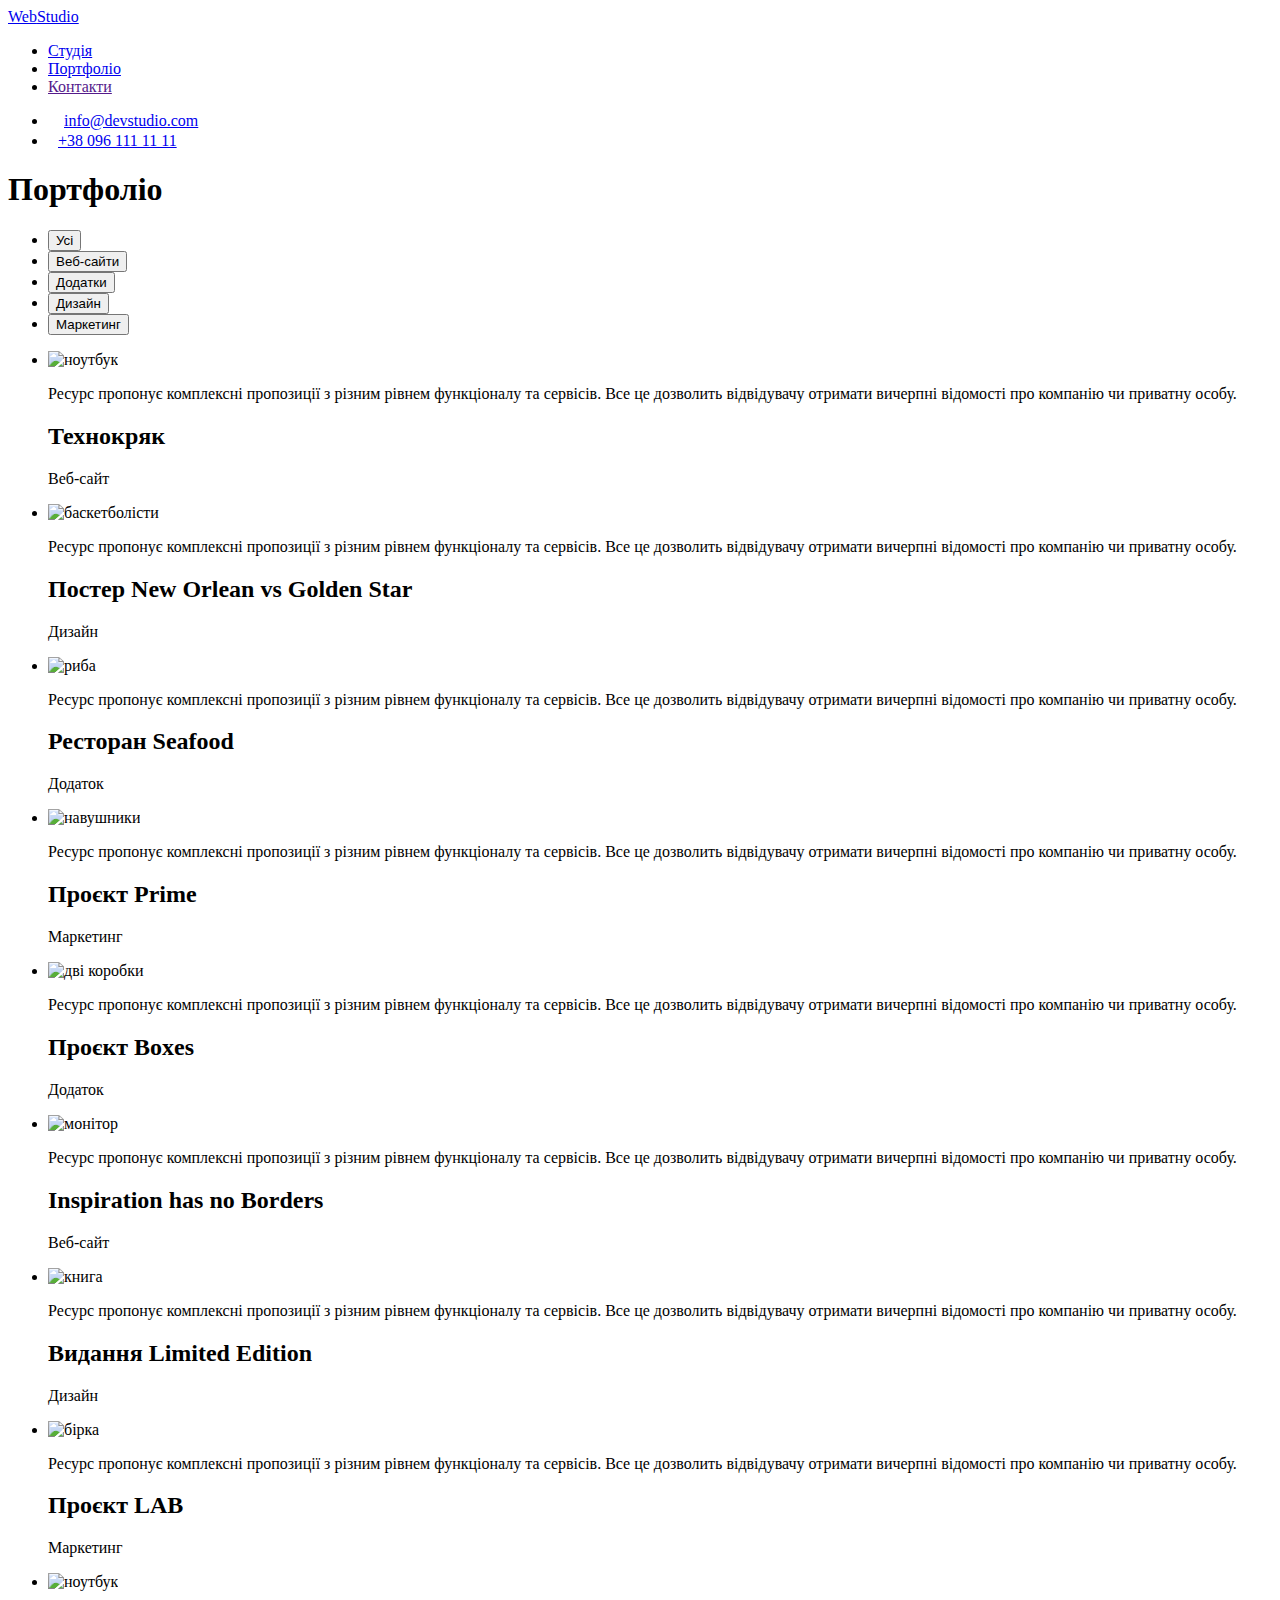
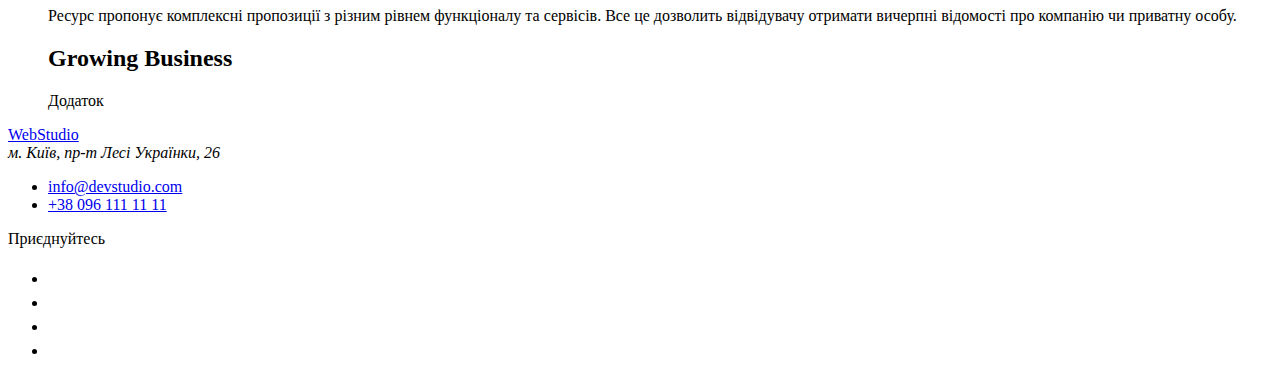
==== portfolio.html @ 0969b0f7 "Added html markup" ====
<!DOCTYPE html>
<html lang="uk">
  <head>
    <meta charset="UTF-8" />
    <meta http-equiv="X-UA-Compatible" content="IE=edge" />
    <meta name="viewport" content="width=device-width, initial-scale=1.0" />
    <link
      href="https://fonts.googleapis.com/css2?family=Raleway:wght@700&family=Roboto:wght@400;500;700;900&display=swap"
      rel="stylesheet"
    />
    <link
      rel="stylesheet"
      href="https://cdnjs.cloudflare.com/ajax/libs/modern-normalize/1.1.0/modern-normalize.min.css"
      integrity="sha512-wpPYUAdjBVSE4KJnH1VR1HeZfpl1ub8YT/NKx4PuQ5NmX2tKuGu6U/JRp5y+Y8XG2tV+wKQpNHVUX03MfMFn9Q=="
      crossorigin="anonymous"
      referrerpolicy="no-referrer"
    />
    <link rel="stylesheet" href="./css/styles.css" />
    <title>Portfolio</title>
  </head>

  <body>
    <!--Header-->
    <header class="page-header">
      <div class="container main-nav">
        <nav class="site-nav">
          <a href="./" class="logo"><span>Web</span>Studio</a>

          <ul class="nav-list list">
            <li class="item"><a href="./index.html" class="link">Студія</a></li>
            <li class="item"><a href="./portfolio.html" class="link current">Портфоліо</a></li>
            <li class="item"><a href="" class="link">Контакти</a></li>
          </ul>
        </nav>

        <ul class="contact-nav list">
          <li class="item">
            <a href="mailto:info@devstudio.com" class="contact link"
              ><svg class="contact-icon" width="16" height="12">
                <use href="./images/symbol-defs.svg#envelope"></use></svg
              >info@devstudio.com</a
            >
          </li>
          <li class="item">
            <a href="tel:+380961111111" class="contact link"
              ><svg class="contact-icon" width="10" height="16">
                <use href="./images/symbol-defs.svg#smartphone"></use></svg
              >+38 096 111 11 11</a
            >
          </li>
        </ul>
      </div>
    </header>
    <!--Hero-->
    <main>
      <section class="section card">
        <div class="container">
          <h1 class="visually-hidden">Портфоліо</h1>
          <ul class="filter list">
            <li class="filter-item"><button class="btn secondary" type="button">Усі</button></li>
            <li class="filter-item">
              <button class="btn secondary" type="button">Веб-сайти</button>
            </li>
            <li class="filter-item">
              <button class="btn secondary" type="button">Додатки</button>
            </li>
            <li class="filter-item">
              <button class="btn secondary" type="button">Дизайн</button>
            </li>
            <li class="filter-item">
              <button class="btn secondary" type="button">Маркетинг</button>
            </li>
          </ul>
          <ul class="card-set list">
            <li class="card-set-item">
              <a class="link"
                ><div class="card-thumb">
                  <img src="./images/technocrack.jpg" alt="ноутбук" width="370" height="294" />
                  <div class="card-set-text">
                    <p>
                      Ресурс пропонує комплексні пропозиції з різним рівнем функціоналу та сервісів.
                      Все це дозволить відвідувачу отримати вичерпні відомості про компанію чи
                      приватну особу.
                    </p>
                  </div>
                </div>
                <div class="card-info">
                  <h2 class="title">Технокряк</h2>
                  <p>Веб-сайт</p>
                </div></a
              >
            </li>
            <li class="card-set-item">
              <a class="link"
                ><div class="card-thumb">
                  <img src="./images/poster.jpg" alt="баскетболісти" width="370" height="294" />
                  <div class="card-set-text">
                    <p>
                      Ресурс пропонує комплексні пропозиції з різним рівнем функціоналу та сервісів.
                      Все це дозволить відвідувачу отримати вичерпні відомості про компанію чи
                      приватну особу.
                    </p>
                  </div>
                </div>
                <div class="card-info">
                  <h2 class="title">Постер <span lang="en">New Orlean vs Golden Star</span></h2>
                  <p>Дизайн</p>
                </div></a
              >
            </li>
            <li class="card-set-item">
              <a class="link"
                ><div class="card-thumb">
                  <img src="./images/restaurant.jpg" alt="риба" width="370" height="294" />
                  <div class="card-set-text">
                    <p>
                      Ресурс пропонує комплексні пропозиції з різним рівнем функціоналу та сервісів.
                      Все це дозволить відвідувачу отримати вичерпні відомості про компанію чи
                      приватну особу.
                    </p>
                  </div>
                </div>
                <div class="card-info">
                  <h2 class="title">Ресторан <span lang="en">Seafood</span></h2>
                  <p>Додаток</p>
                </div></a
              >
            </li>
            <li class="card-set-item">
              <a class="link"
                ><div class="card-thumb">
                  <img src="./images/prime.jpg" alt="навушники" width="370" height="294" />
                  <div class="card-set-text">
                    <p>
                      Ресурс пропонує комплексні пропозиції з різним рівнем функціоналу та сервісів.
                      Все це дозволить відвідувачу отримати вичерпні відомості про компанію чи
                      приватну особу.
                    </p>
                  </div>
                </div>
                <div class="card-info">
                  <h2 class="title">Проєкт <span lang="en">Prime</span></h2>
                  <p>Маркетинг</p>
                </div></a
              >
            </li>
            <li class="card-set-item">
              <a class="link"
                ><div class="card-thumb">
                  <img src="./images/boxes.jpg" alt="дві коробки" width="370" height="294" />
                  <div class="card-set-text">
                    <p>
                      Ресурс пропонує комплексні пропозиції з різним рівнем функціоналу та сервісів.
                      Все це дозволить відвідувачу отримати вичерпні відомості про компанію чи
                      приватну особу.
                    </p>
                  </div>
                </div>
                <div class="card-info">
                  <h2 class="title">Проєкт <span lang="en">Boxes</span></h2>
                  <p>Додаток</p>
                </div></a
              >
            </li>
            <li class="card-set-item">
              <a class="link"
                ><div class="card-thumb">
                  <img src="./images/inspiration.jpg" alt="монітор" width="370" height="294" />
                  <div class="card-set-text">
                    <p>
                      Ресурс пропонує комплексні пропозиції з різним рівнем функціоналу та сервісів.
                      Все це дозволить відвідувачу отримати вичерпні відомості про компанію чи
                      приватну особу.
                    </p>
                  </div>
                </div>
                <div class="card-info">
                  <h2 class="title" lang="en">Inspiration has no Borders</h2>
                  <p>Веб-сайт</p>
                </div></a
              >
            </li>
            <li class="card-set-item">
              <a class="link"
                ><div class="card-thumb">
                  <img src="./images/edition.jpg" alt="книга" width="370" height="294" />
                  <div class="card-set-text">
                    <p>
                      Ресурс пропонує комплексні пропозиції з різним рівнем функціоналу та сервісів.
                      Все це дозволить відвідувачу отримати вичерпні відомості про компанію чи
                      приватну особу.
                    </p>
                  </div>
                </div>
                <div class="card-info">
                  <h2 class="title">Видання <span lang="en">Limited Edition</span></h2>
                  <p>Дизайн</p>
                </div></a
              >
            </li>
            <li class="card-set-item">
              <a class="link"
                ><div class="card-thumb">
                  <img src="./images/project_lab.jpg" alt="бірка" width="370" height="294" />
                  <div class="card-set-text">
                    <p>
                      Ресурс пропонує комплексні пропозиції з різним рівнем функціоналу та сервісів.
                      Все це дозволить відвідувачу отримати вичерпні відомості про компанію чи
                      приватну особу.
                    </p>
                  </div>
                </div>
                <div class="card-info">
                  <h2 class="title">Проєкт <span lang="en">LAB</span></h2>
                  <p>Маркетинг</p>
                </div></a
              >
            </li>
            <li class="card-set-item">
              <a class="link"
                ><div class="card-thumb">
                  <img src="./images/growing_business.jpg" alt="ноутбук" width="370" height="294" />
                  <div class="card-set-text">
                    <p>
                      Ресурс пропонує комплексні пропозиції з різним рівнем функціоналу та сервісів.
                      Все це дозволить відвідувачу отримати вичерпні відомості про компанію чи
                      приватну особу.
                    </p>
                  </div>
                </div>
                <div class="card-info">
                  <h2 class="title" lang="en">Growing Business</h2>
                  <p>Додаток</p>
                </div>
              </a>
            </li>
          </ul>
        </div>
      </section>
    </main>

    <!--Footer-->
    <footer class="footer">
      <div class="container footer-nav">
        <div class="footer-address">
          <a href="/" class="footer-logo"><span>Web</span>Studio</a>
          <address class="address item">м. Київ, пр-т Лесі Українки, 26</address>

          <ul class="footer-contact list">
            <li class="item">
              <a href="mailto:info@devstudio.com" class="link">info@devstudio.com</a>
            </li>
            <li class="item"><a href="tel:+380961111111" class="link">+38 096 111 11 11</a></li>
          </ul>
        </div>
        <div class="footer-social">
          <p class="footer-title">Приєднуйтесь</p>
          <ul class="footer-list list">
            <li class="footer-item">
              <a href="./" class="footer-link" aria-label="Посилання на Instagram">
                <svg class="social-icon" width="20" height="20">
                  <use href="./images/symbol-defs.svg#instagram"></use>
                </svg>
              </a>
            </li>
            <li class="footer-item">
              <a href="./" class="footer-link" aria-label="Посилання на Twitter">
                <svg class="social-icon" width="20" height="20">
                  <use href="./images/symbol-defs.svg#twitter"></use>
                </svg>
              </a>
            </li>
            <li class="footer-item">
              <a href="./" class="footer-link" aria-label="Посилання на Facebook">
                <svg class="social-icon" width="20" height="20">
                  <use href="./images/symbol-defs.svg#facebook"></use>
                </svg>
              </a>
            </li>
            <li class="footer-item">
              <a href="./" class="footer-link" aria-label="Посилання на Linkedin">
                <svg class="social-icon" width="20" height="20">
                  <use href="./images/symbol-defs.svg#linkedin"></use>
                </svg>
              </a>
            </li>
          </ul>
        </div>
      </div>
    </footer>
  </body>
</html>
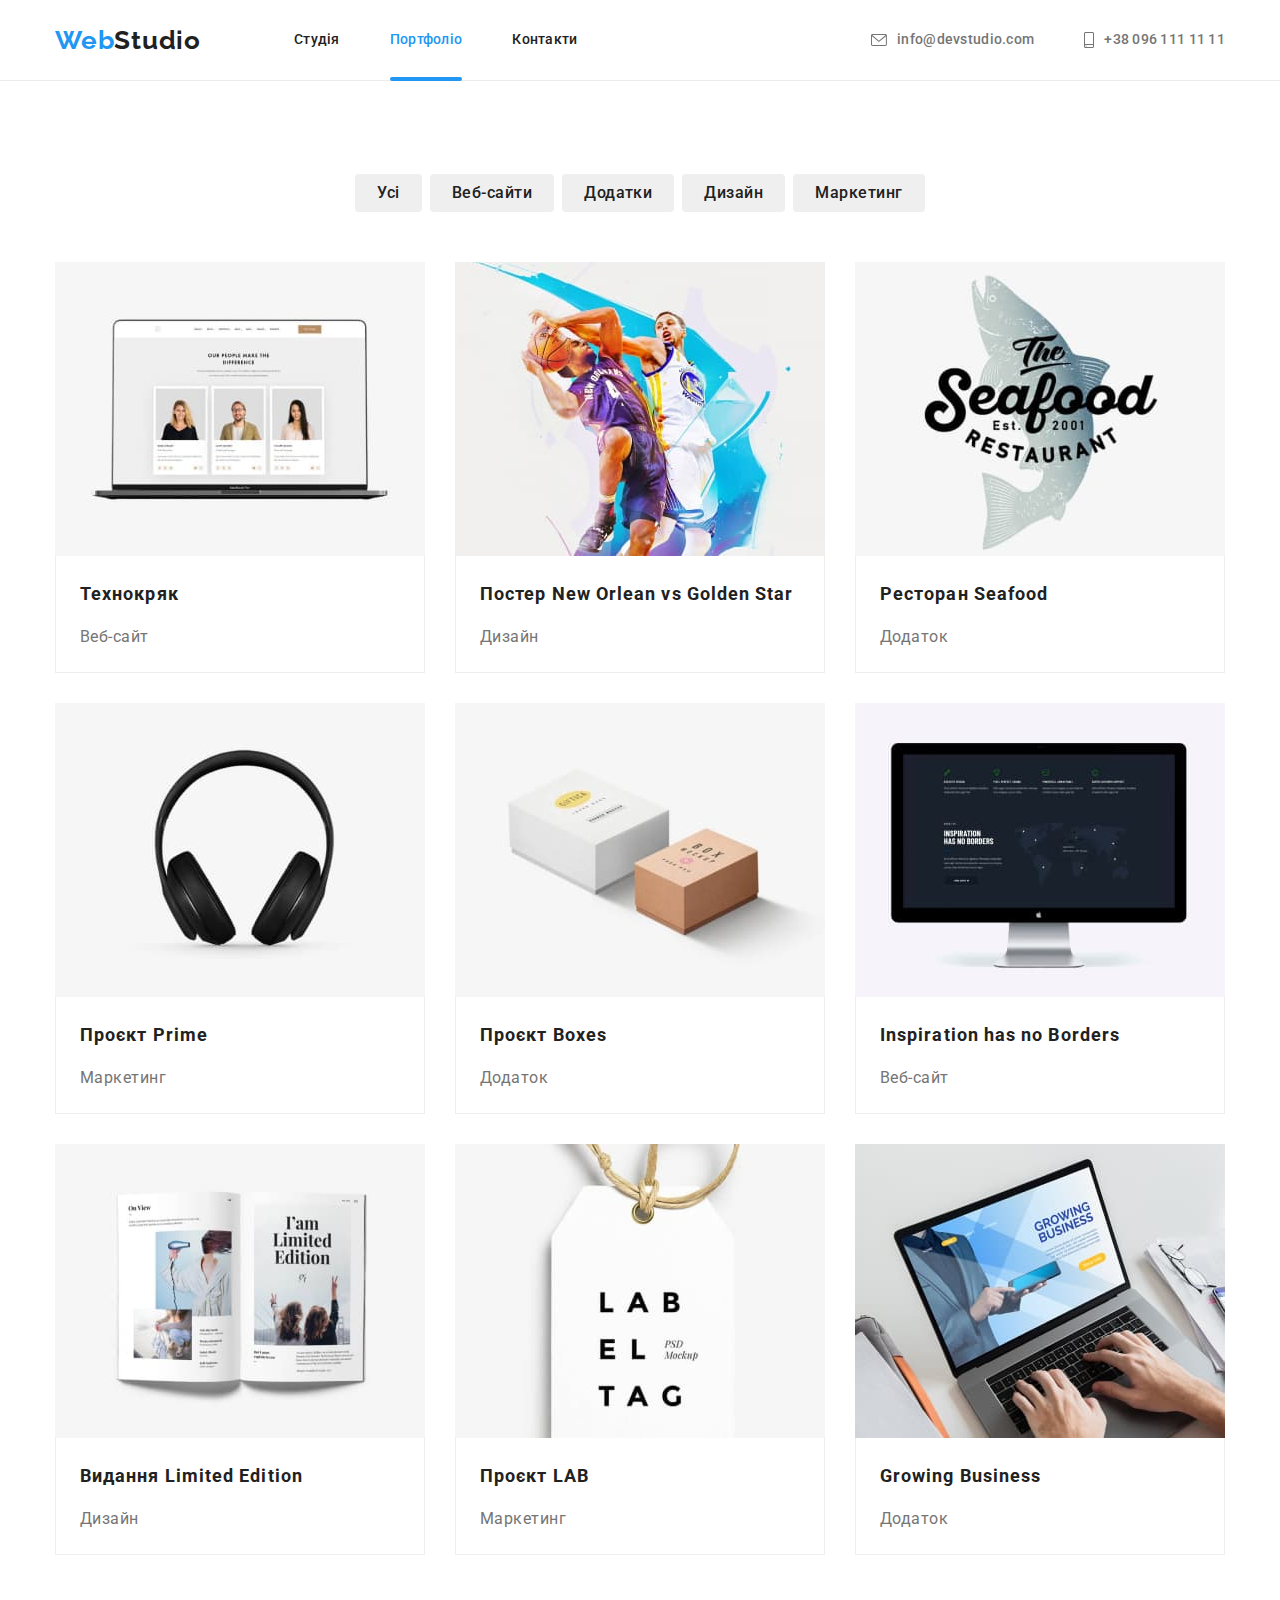
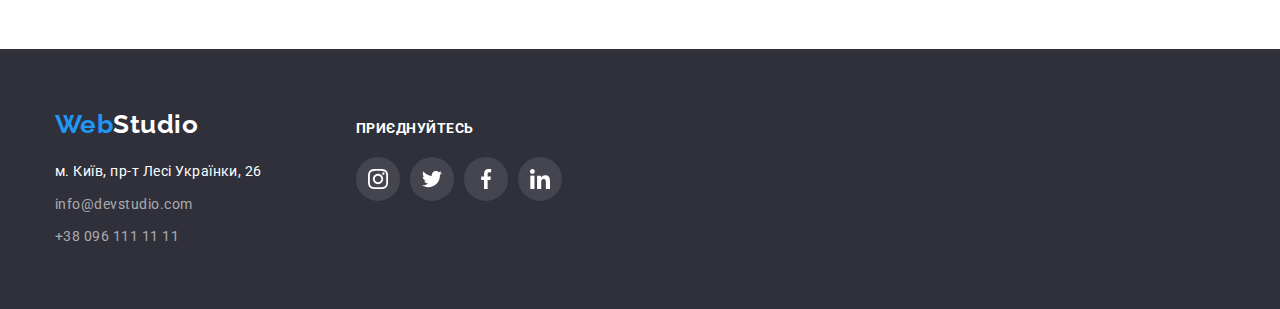
==== commit f23c183f: "Added animations" ====
--- a/portfolio.html
+++ b/portfolio.html
@@ -76,13 +76,12 @@
               <a class="link"
                 ><div class="card-thumb">
                   <img src="./images/technocrack.jpg" alt="ноутбук" width="370" height="294" />
-                  <div class="card-set-text">
-                    <p>
-                      Ресурс пропонує комплексні пропозиції з різним рівнем функціоналу та сервісів.
-                      Все це дозволить відвідувачу отримати вичерпні відомості про компанію чи
-                      приватну особу.
-                    </p>
-                  </div>
+                  <p class="card-set-text">
+                    Ресурс пропонує комплексні пропозиції з різним рівнем функціоналу та сервісів.
+                    Все це дозволить відвідувачу отримати вичерпні відомості про компанію чи
+                    приватну особу.
+                  </p>
+                  <div></div>
                 </div>
                 <div class="card-info">
                   <h2 class="title">Технокряк</h2>
@@ -94,13 +93,11 @@
               <a class="link"
                 ><div class="card-thumb">
                   <img src="./images/poster.jpg" alt="баскетболісти" width="370" height="294" />
-                  <div class="card-set-text">
-                    <p>
-                      Ресурс пропонує комплексні пропозиції з різним рівнем функціоналу та сервісів.
-                      Все це дозволить відвідувачу отримати вичерпні відомості про компанію чи
-                      приватну особу.
-                    </p>
-                  </div>
+                  <p class="card-set-text">
+                    Ресурс пропонує комплексні пропозиції з різним рівнем функціоналу та сервісів.
+                    Все це дозволить відвідувачу отримати вичерпні відомості про компанію чи
+                    приватну особу.
+                  </p>
                 </div>
                 <div class="card-info">
                   <h2 class="title">Постер <span lang="en">New Orlean vs Golden Star</span></h2>
@@ -112,13 +109,11 @@
               <a class="link"
                 ><div class="card-thumb">
                   <img src="./images/restaurant.jpg" alt="риба" width="370" height="294" />
-                  <div class="card-set-text">
-                    <p>
-                      Ресурс пропонує комплексні пропозиції з різним рівнем функціоналу та сервісів.
-                      Все це дозволить відвідувачу отримати вичерпні відомості про компанію чи
-                      приватну особу.
-                    </p>
-                  </div>
+                  <p class="card-set-text">
+                    Ресурс пропонує комплексні пропозиції з різним рівнем функціоналу та сервісів.
+                    Все це дозволить відвідувачу отримати вичерпні відомості про компанію чи
+                    приватну особу.
+                  </p>
                 </div>
                 <div class="card-info">
                   <h2 class="title">Ресторан <span lang="en">Seafood</span></h2>
@@ -130,13 +125,11 @@
               <a class="link"
                 ><div class="card-thumb">
                   <img src="./images/prime.jpg" alt="навушники" width="370" height="294" />
-                  <div class="card-set-text">
-                    <p>
-                      Ресурс пропонує комплексні пропозиції з різним рівнем функціоналу та сервісів.
-                      Все це дозволить відвідувачу отримати вичерпні відомості про компанію чи
-                      приватну особу.
-                    </p>
-                  </div>
+                  <p class="card-set-text">
+                    Ресурс пропонує комплексні пропозиції з різним рівнем функціоналу та сервісів.
+                    Все це дозволить відвідувачу отримати вичерпні відомості про компанію чи
+                    приватну особу.
+                  </p>
                 </div>
                 <div class="card-info">
                   <h2 class="title">Проєкт <span lang="en">Prime</span></h2>
@@ -148,13 +141,11 @@
               <a class="link"
                 ><div class="card-thumb">
                   <img src="./images/boxes.jpg" alt="дві коробки" width="370" height="294" />
-                  <div class="card-set-text">
-                    <p>
-                      Ресурс пропонує комплексні пропозиції з різним рівнем функціоналу та сервісів.
-                      Все це дозволить відвідувачу отримати вичерпні відомості про компанію чи
-                      приватну особу.
-                    </p>
-                  </div>
+                  <p class="card-set-text">
+                    Ресурс пропонує комплексні пропозиції з різним рівнем функціоналу та сервісів.
+                    Все це дозволить відвідувачу отримати вичерпні відомості про компанію чи
+                    приватну особу.
+                  </p>
                 </div>
                 <div class="card-info">
                   <h2 class="title">Проєкт <span lang="en">Boxes</span></h2>
@@ -166,13 +157,11 @@
               <a class="link"
                 ><div class="card-thumb">
                   <img src="./images/inspiration.jpg" alt="монітор" width="370" height="294" />
-                  <div class="card-set-text">
-                    <p>
-                      Ресурс пропонує комплексні пропозиції з різним рівнем функціоналу та сервісів.
-                      Все це дозволить відвідувачу отримати вичерпні відомості про компанію чи
-                      приватну особу.
-                    </p>
-                  </div>
+                  <p class="card-set-text">
+                    Ресурс пропонує комплексні пропозиції з різним рівнем функціоналу та сервісів.
+                    Все це дозволить відвідувачу отримати вичерпні відомості про компанію чи
+                    приватну особу.
+                  </p>
                 </div>
                 <div class="card-info">
                   <h2 class="title" lang="en">Inspiration has no Borders</h2>
@@ -184,13 +173,11 @@
               <a class="link"
                 ><div class="card-thumb">
                   <img src="./images/edition.jpg" alt="книга" width="370" height="294" />
-                  <div class="card-set-text">
-                    <p>
-                      Ресурс пропонує комплексні пропозиції з різним рівнем функціоналу та сервісів.
-                      Все це дозволить відвідувачу отримати вичерпні відомості про компанію чи
-                      приватну особу.
-                    </p>
-                  </div>
+                  <p class="card-set-text">
+                    Ресурс пропонує комплексні пропозиції з різним рівнем функціоналу та сервісів.
+                    Все це дозволить відвідувачу отримати вичерпні відомості про компанію чи
+                    приватну особу.
+                  </p>
                 </div>
                 <div class="card-info">
                   <h2 class="title">Видання <span lang="en">Limited Edition</span></h2>
@@ -202,13 +189,11 @@
               <a class="link"
                 ><div class="card-thumb">
                   <img src="./images/project_lab.jpg" alt="бірка" width="370" height="294" />
-                  <div class="card-set-text">
-                    <p>
-                      Ресурс пропонує комплексні пропозиції з різним рівнем функціоналу та сервісів.
-                      Все це дозволить відвідувачу отримати вичерпні відомості про компанію чи
-                      приватну особу.
-                    </p>
-                  </div>
+                  <p class="card-set-text">
+                    Ресурс пропонує комплексні пропозиції з різним рівнем функціоналу та сервісів.
+                    Все це дозволить відвідувачу отримати вичерпні відомості про компанію чи
+                    приватну особу.
+                  </p>
                 </div>
                 <div class="card-info">
                   <h2 class="title">Проєкт <span lang="en">LAB</span></h2>
@@ -220,13 +205,11 @@
               <a class="link"
                 ><div class="card-thumb">
                   <img src="./images/growing_business.jpg" alt="ноутбук" width="370" height="294" />
-                  <div class="card-set-text">
-                    <p>
-                      Ресурс пропонує комплексні пропозиції з різним рівнем функціоналу та сервісів.
-                      Все це дозволить відвідувачу отримати вичерпні відомості про компанію чи
-                      приватну особу.
-                    </p>
-                  </div>
+                  <p class="card-set-text">
+                    Ресурс пропонує комплексні пропозиції з різним рівнем функціоналу та сервісів.
+                    Все це дозволить відвідувачу отримати вичерпні відомості про компанію чи
+                    приватну особу.
+                  </p>
                 </div>
                 <div class="card-info">
                   <h2 class="title" lang="en">Growing Business</h2>
--- a/css/styles.css
+++ b/css/styles.css
@@ -0,0 +1,826 @@
+:root {
+  --primary-text-color: #757575;
+  --secondary-text-color: #ffffff;
+  --title-text-color: #212121;
+  --accent-color: #2196f3;
+  --primary-bg-color: #f5f5f5;
+  --secondary-bg-color: #f5f4fa;
+  --modal-bg-color: #ffffff;
+  --card-set-gap: 30px;
+  --titing-function: cubic-bezier(0.4, 0, 0.2, 1);
+}
+
+body {
+  margin: 0;
+  padding-top: 80px;
+  
+  color: var(--primary-text-color);
+  background-color: #fff;
+
+  font-family: roboto, sans-serif;
+  letter-spacing: 0.03em;
+}
+
+/* Utilities */
+
+*,
+*::before,
+*::after {
+  box-sizing: border-box;
+}
+
+img {
+  display: block;
+  max-width: 100%;
+  height: auto;
+}
+
+.list {
+  padding: 0;
+  margin: 0;
+  list-style: none;
+}
+
+.visually-hidden {
+  position: absolute;
+  white-space: nowrap;
+  width: 1px;
+  height: 1px;
+  overflow: hidden;
+  border: 0;
+  padding: 0;
+  clip: rect(0 0 0 0);
+  clip-path: inset(50%);
+  margin: -1px;
+}
+
+/* Container */
+
+.container {
+  width: 1200px;
+  padding-left: 15px;
+  padding-right: 15px;
+  margin-left: auto;
+  margin-right: auto;
+}
+
+/* ------------------------------------------------ */
+/* Page header */
+
+.page-header {
+  position: fixed;
+  width: 100%;
+  top: 0;
+  left: 0;
+  min-height: 80px;
+  z-index: 1;
+
+  background-color: var(--secondary-text-color);
+  border-bottom: 1px solid #ececec;
+}
+
+/* Logo */
+.logo {
+  color: var(--title-text-color);
+
+  text-decoration: none;
+  font-family: Raleway, sans-serif;
+  font-weight: 700;
+  font-size: 26px;
+  line-height: 1.19;
+  letter-spacing: 0.03em;
+}
+
+.logo span {
+  color: var(--accent-color);
+}
+
+/* Site nav */
+
+.main-nav {
+  display: flex;
+}
+
+.site-nav {
+  display: flex;
+  align-items: center;
+}
+
+.site-nav .item + .item {
+  margin-left: 50px;
+}
+
+.nav-list {
+  display: flex;
+  margin-left: 93px;
+}
+
+.nav-list .item {
+  position: relative;
+}
+
+.current::after {
+  position: absolute;
+  content: '';
+  bottom: -1px;
+  right: 0;
+
+  display: block;
+  width: 100%;
+  height: 4px;
+
+  background-color: var(--accent-color);
+  border-radius: 2px;
+}
+
+.site-nav .link {
+  display: block;
+  padding-top: 32px;
+  padding-bottom: 32px;
+
+  color: var(--title-text-color);
+
+  text-decoration: none;
+  font-weight: 500;
+  font-size: 14px;
+  line-height: 1.14;
+  letter-spacing: 0.02em;
+
+  transition-property: color;
+  transition: color 250ms var(--titing-function);
+}
+
+.site-nav .link:hover,
+.site-nav .link:focus {
+  color: var(--accent-color);
+}
+
+.site-nav .link.current {
+  color: var(--accent-color);
+}
+
+.contact-nav {
+  display: flex;
+  margin-left: auto;
+}
+
+.contact-nav .item + .item {
+  margin-left: 50px;
+}
+
+.contact-nav .contact {
+  display: inline-flex;
+  padding-top: 32px;
+  padding-bottom: 32px;
+  align-items: center;
+
+  color: var(--primary-text-color);
+  text-decoration: none;
+  font-weight: 500;
+  font-size: 14px;
+  line-height: 1.14;
+  letter-spacing: 0.02em;
+
+  transition-property: color;
+  transition: color 250ms var(--titing-function);
+}
+
+.contact:hover,
+.contact:focus {
+  color: var(--accent-color);
+}
+
+.contact-icon {
+  fill: var(--primary-text-color);
+  margin-right: 10px;
+
+  transition-property: fill;
+  transition: fill 250ms var(--titing-function);
+}
+
+.contact:hover .contact-icon,
+.contact:focus .contact-icon {
+  fill: var(--accent-color);
+}
+
+/* Hero */
+
+.section.no-padding {
+  padding-top: 0;
+  padding-bottom: 0;
+}
+
+.section {
+  padding-top: 94px;
+  padding-bottom: 94px;
+
+  font-size: 14px;
+  line-height: 1.71;
+}
+
+.hero {
+  text-align: center;
+  padding-top: 200px;
+  padding-bottom: 200px;
+
+  background-repeat: no-repeat;
+  background-position: center;
+  background-size: cover;
+
+  background-color: #2F303A;
+}
+
+.section.hero {
+  max-width: 1600px;
+  max-height: 600px;
+  margin-left: auto;
+  margin-right: auto;
+  background-image:
+    linear-gradient(to right,
+      rgba(47, 48, 58, 0.4),
+      rgba(47, 48, 58, 0.4)),
+    url("../images/background.jpg");
+}
+
+.hero-title {
+  margin-top: 0;
+  margin-bottom: 30px;
+
+  color: var(--secondary-text-color);
+  font-weight: 900;
+  font-size: 44px;
+  line-height: 1.36;
+  letter-spacing: 0.06em;
+  text-transform: uppercase;
+}
+
+/* main button */
+
+.btn.primary {
+  display: inline-block;
+  border-radius: 4px;
+  padding: 10px 32px;
+  min-width: 216px;
+  border: none;
+  box-shadow: 0px 4px 4px rgba(0, 0, 0, 0.15);
+
+  color: var(--secondary-text-color);
+  background-color: var(--accent-color);
+
+  font-family: inherit;
+  font-weight: 700;
+  font-size: 16px;
+  line-height: 1.87;
+  letter-spacing: 0.06em;
+  text-align: center;
+
+  transition: background-color 250ms var(--titing-function);
+}
+
+.btn.primary:hover,
+.btn.primary:focus {
+  color: var(--primary-bg-color);
+  background-color: #188CE8;
+
+  cursor: pointer;
+}
+
+/* Прихований заголовок */
+.hiden-title {
+  margin-top: 0;
+  margin-bottom: 0;
+}
+
+/* Sections*/
+
+.section-title {
+  margin-top: 0;
+  margin-bottom: 50px;
+
+  color: var(--title-text-color);
+  font-weight: 700;
+  font-size: 36px;
+  line-height: 1.16;
+  text-align: center;
+}
+
+.section-content .title {
+  margin-top: 0;
+  margin-bottom: 10px;
+
+  color: var(--title-text-color);
+  font-weight: 700;
+  font-size: 14px;
+  line-height: 1.14;
+  text-transform: uppercase;
+}
+
+.section-content p {
+  margin-top: 0;
+  margin-bottom: 0;
+}
+
+/* Features */
+
+.features-list {
+  display: flex;
+  flex-wrap: wrap;
+  gap: var(--card-set-gap);
+}
+
+.features-list > .item {
+  flex-basis: calc((100% - 90px) / 4);
+}
+
+.features-thumb {
+  display: block;
+  margin-bottom: 30px;
+  height: 120px;
+  padding: 25px 100px;
+
+  border-radius: 4px;
+  background-color: var(--secondary-bg-color);
+}
+
+.features-icon {
+  background-position: center;
+}
+
+/* Gallery */
+
+.section.about {
+  padding-top: 0;
+}
+
+.gallery-list {
+  display: flex;
+  flex-wrap: wrap;
+  gap: var(--card-set-gap);
+
+  text-align: center;
+}
+
+.gallery-list > .item {
+  flex-basis: calc((100% - 60px) / 3);
+}
+
+.gallery-thumb {
+  position: relative;
+}
+
+.gallery-item-title {
+  position: absolute;
+  width: 100%;
+  bottom: 0;
+  right: 0;
+
+  padding-top: 27px;
+  padding-bottom: 27px;
+
+  background-color: rgba(47, 48, 58, 0.8);
+}
+
+.gallery-item-title .title {
+  margin: 0;
+  
+  text-transform: uppercase;
+  color: var(--secondary-text-color);
+}
+
+/* Team */
+
+.team {
+  background-color: #F5F4FA;
+  font-size: 16px;
+  line-height: 1.18;
+  text-align: center;
+}
+
+.team-list .title {
+  color: var(--title-text-color);
+  font-weight: 500;
+  font-size: 16px;
+  line-height: 1.18;
+}
+
+.team-list {
+  display: flex;
+  flex-wrap: wrap;
+  gap: var(--card-set-gap);
+}
+
+.team-list > .item {
+  flex-basis: calc((100% - 90px) / 4);
+
+  background-color: #ffffff;
+  border-radius: 0px 0px 4px 4px;
+  box-shadow: 
+    0px 1px 3px rgba(0, 0, 0, 0.12), 
+    0px 1px 1px rgba(0, 0, 0, 0.14), 
+    0px 2px 1px rgba(0, 0, 0, 0.2);
+}
+
+.team-card h3 {
+  margin-top: 0;
+}
+
+.team-card p {
+  margin-top: 0;
+  margin-bottom: 16px;
+}
+
+.team-card {
+  padding-top: 30px;
+  padding-bottom: 30px;
+}
+
+.social-list {
+  display: flex;
+  flex-wrap: wrap;
+  gap: 10px;
+  justify-content: center;
+}
+
+.social-link {
+  display: flex;
+  justify-content: center;
+  align-items: center;
+  background-color: inherit;
+  border-radius: 50%;
+  height: 44px;
+  width: 44px;
+
+  transition: background-color 250ms var(--titing-function);
+}
+
+.social-icon {
+  width: 20px;
+  height: 20px;
+  fill: #AFB1B8; 
+
+  transition: fill 250ms var(--titing-function);
+}
+
+.social-link:hover,
+.social-link:focus {
+  background-color: var(--accent-color);
+  border-radius: 50%;
+}
+
+.social-link:hover .social-icon,
+.social-link:focus .social-icon {
+  fill: #ffffff;
+}
+
+/* Partners */
+
+.section.partner {
+  text-align: center;
+}
+
+.partner-list {
+  display: flex;
+  flex-wrap: wrap;
+  gap: var(--card-set-gap);
+}
+
+.partner-list .client-item {
+  flex-basis: calc((100% - 150px) / 6);  
+}
+
+.client-link {
+  display: block;
+  height: 92px;
+  padding-top: 16px;
+  padding-bottom: 16px;
+
+  border-radius: 4px;
+  border: 1px solid #AFB1B8;
+
+  transition: border 250ms var(--titing-function);
+}
+
+.client-link:hover,
+.client-link:focus {
+  border: 1px solid var(--accent-color);
+  cursor: pointer;
+}
+
+.client-icon {
+  fill: #AFB1B8;
+
+  transition: fill 250ms var(--titing-function);
+}
+
+.client-link:hover .client-icon,
+.client-link:focus .client-icon {
+  fill: var(--accent-color);
+}
+
+/* Footer */
+
+.footer {
+  padding-top: 60px;
+  padding-bottom: 60px;
+
+  background-color: #2f303a;
+  font-size: 14px;
+  line-height: 1.71;
+}
+
+.footer-nav {
+  display: flex;
+  align-items: baseline;
+}
+
+.footer-logo {
+  display: inline-block;
+  margin-bottom: 20px;
+
+  color: #ffffff;
+  text-decoration: none;
+  font-family: Raleway, sans-serif;
+  font-weight: 700;
+  font-size: 26px;
+  line-height: 1.19;
+}
+
+.footer-logo span {
+  color: var(--accent-color);
+}
+
+.footer-address {
+  margin-right: 70px;
+  width: 231px;
+}
+
+.address {
+  color: #ffffff;
+  font-style: normal;
+}
+
+.footer-nav .item:not(:last-child) {
+  margin-bottom: 9px;
+}
+
+.footer-contact .link {
+  color: rgba(255, 255, 255, 0.6);
+
+  text-decoration: none;
+
+  transition: color 250ms var(--titing-function);
+}
+
+.footer-contact .link:hover,
+.footer-contact .link:focus {
+  color: var(--accent-color);
+}
+
+.footer-title {
+  font-weight: 700;
+  font-size: 14px;
+  line-height: 1.14;
+  text-transform: uppercase;
+  
+  color: #FFFFFF;
+}
+
+.footer-social {
+  display: block;
+  flex-wrap: wrap;
+}
+
+.footer-list {
+  display: inline-flex;
+  gap: 10px;
+}
+
+.footer-title {
+  margin-top: 0;
+  margin-bottom: 20px;
+}
+
+.footer-link {
+  display: flex;
+  justify-content: center;
+  align-items: center;
+  background: rgba(255, 255, 255, 0.1);
+  border-radius: 50%;
+  height: 44px;
+  width: 44px;
+
+  transition: background-color 250ms var(--titing-function);
+}
+
+.footer-link > .social-icon {
+  fill: #ffffff;
+}
+
+.footer-link:hover,
+.footer-link:focus {
+  background-color: var(--accent-color);
+  border-radius: 50%;
+}
+
+/* ---------------Modal window----------- */
+
+.backdrop {
+  position: fixed;
+  top: 0;
+  left: 0;
+  width: 100%;
+  height: 100%;
+  z-index: 2;
+
+  background-color: rgba(0, 0, 0, 0.2);
+}
+
+.backdrop.is-hidden {
+  opacity: 0;
+  pointer-events: none;
+}
+
+.modal {
+  position: absolute;
+  width: 528px;
+  min-height: 581px;
+  top: 50%;
+  left: 50%;
+  transform: translate(-50%, -50%);
+
+  background-color: var(--modal-bg-color);
+  box-shadow: 0px 1px 3px rgba(0, 0, 0, 0.12), 
+  0px 1px 1px rgba(0, 0, 0, 0.14), 
+  0px 2px 1px rgba(0, 0, 0, 0.2);
+  border-radius: 4px;
+}
+
+.modal-button {
+  position: absolute;
+  width: 30px;
+  height: 30px;
+  top: 8px;
+  right: 8px;
+  cursor: pointer;
+
+
+  background-color: var(--modal-bg-color);
+  background-repeat: no-repeat;
+  background-image: url(../images/close.svg);
+  border: none;
+}
+
+/* Portfolio main */
+
+/* Buttons */
+
+.filter {
+  display: flex;
+  justify-content: center;
+
+  margin-bottom: 50px;
+}
+
+.filter .filter-item + .filter-item {
+  margin-left: 8px;
+}
+
+.filter {
+  list-style: none;
+
+  background-color: #ffffff;
+  font-family: inherit;
+  font-weight: 500;
+  font-size: 16px;
+  line-height: 1.62;
+  letter-spacing: 0.03em;
+}
+
+.btn.secondary {
+  min-height: 38px;
+  padding: 6px 22px;
+
+  border-radius: 4px;
+  border: none;
+
+  color: var(--title-text-color);
+  font-family: inherit;
+  text-align: center;
+  font-weight: 500;
+  font-size: 16px;
+  line-height: 1.62;
+  letter-spacing: 0.03em;
+
+  transition: background-color 250ms var(--titing-function),
+  color 250ms var(--titing-function),
+  box-shadow 250ms var(--titing-function);
+}
+
+.btn.secondary:hover,
+.btn.secondary:focus {
+  color: var(--secondary-text-color);
+  background-color: var(--accent-color);
+  box-shadow: 
+    0px 3px 1px rgba(0, 0, 0, 0.1), 
+    0px 1px 2px rgba(0, 0, 0, 0.08),
+    0px 2px 2px rgba(0, 0, 0, 0.12);
+
+  cursor: pointer;
+}
+
+/* Cards set */
+
+.card p {
+  margin-top: 0;
+  margin-bottom: 0;
+}
+
+.card-set {
+  display: flex;
+  flex-wrap: wrap;
+  gap: var(--card-set-gap);
+
+  font-size: 16px;
+  line-height: 1.87;
+}
+
+.card-set-item {
+  flex-basis: calc((100% - 60px) / 3);
+}
+
+.card-set .link {
+  display: block;
+
+  transition: box-shadow 250ms var(--titing-function);
+}
+
+.card-set .link:hover,
+.card-set .link:focus {
+  box-shadow: 0px 1px 1px rgba(0, 0, 0, 0.12), 0px 4px 4px rgba(0, 0, 0, 0.06), 1px 4px 6px rgba(0, 0, 0, 0.16);
+}
+
+.card-thumb {
+  position: relative;
+  overflow: hidden;
+}
+
+.card-thumb::before {
+  position: absolute;
+  display: inline-block;
+  content: '';
+  top: 0;
+  left: 0;
+  width: 100%;
+  height: 100%;
+  overflow: hidden;
+  
+  background-color: rgba(33, 150, 243, 0.9);
+
+  transform: translateY(100%);
+  transition: transform 250ms cubic-bezier(0.4, 0, 0.2, 1);
+}
+
+.card-set-item:hover .card-thumb::before {
+  transform: translateY(0);
+}
+
+.card-set-text {
+  font-size: 18px;
+  line-height: 1.5555;
+
+  color: var(--secondary-text-color);
+}
+
+.card-set-text {
+  position: absolute;
+  display: inline-block;
+  top: 0;
+  left: 0;
+  padding: 63px 24px 0 24px;
+
+  transform: translateY(100%);
+  transition: transform 250ms var(--titing-function);
+}
+
+.card-set-item:hover .card-set-text {
+  transform: translateY(0);
+}
+
+.card-set .title {
+  margin-top: 0;
+  margin-bottom: 10px;
+
+  color: var(--title-text-color);
+
+  font-weight: 700;
+  font-size: 18px;
+  line-height: 2;
+  letter-spacing: 0.06em;
+}
+
+.card-info {
+  padding: 20px 24px;
+  border-left: 1px solid #EEEEEE;
+  border-right: 1px solid #EEEEEE;
+  border-bottom: 1px solid #EEEEEE;
+}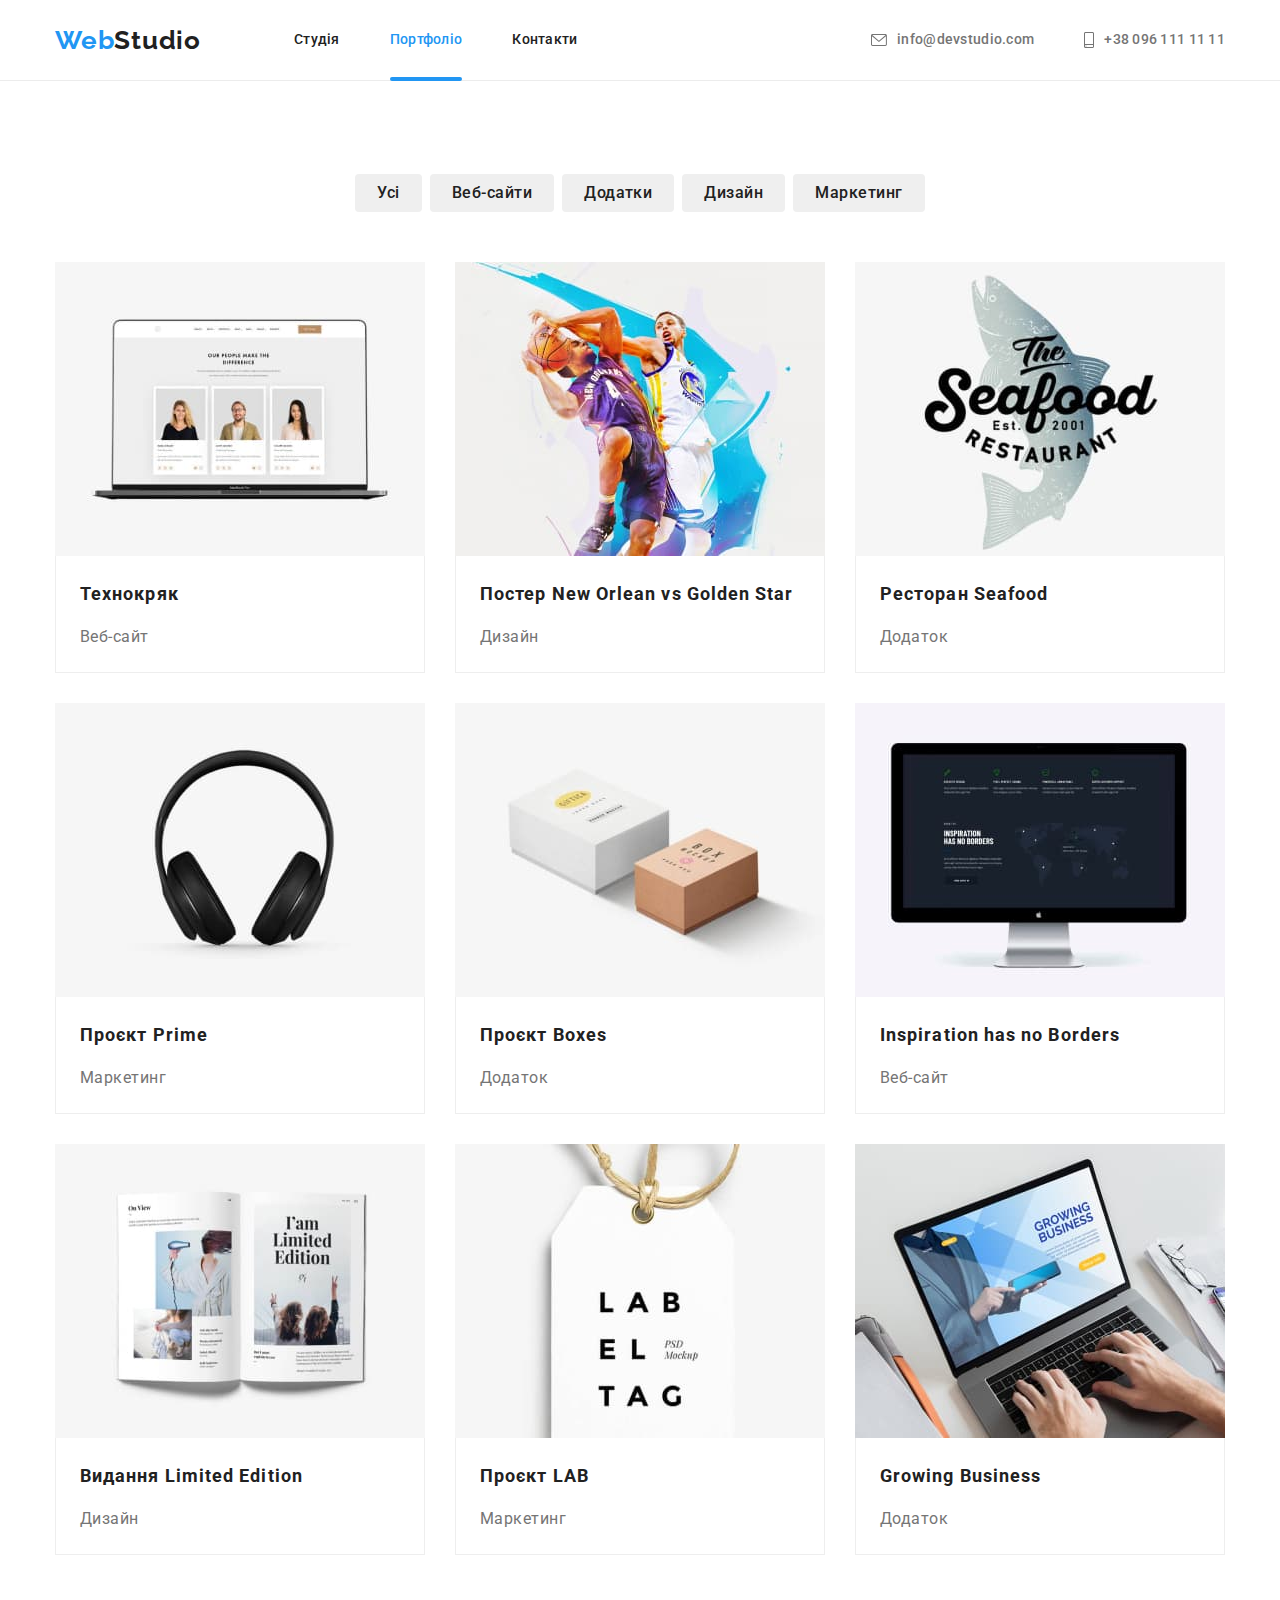
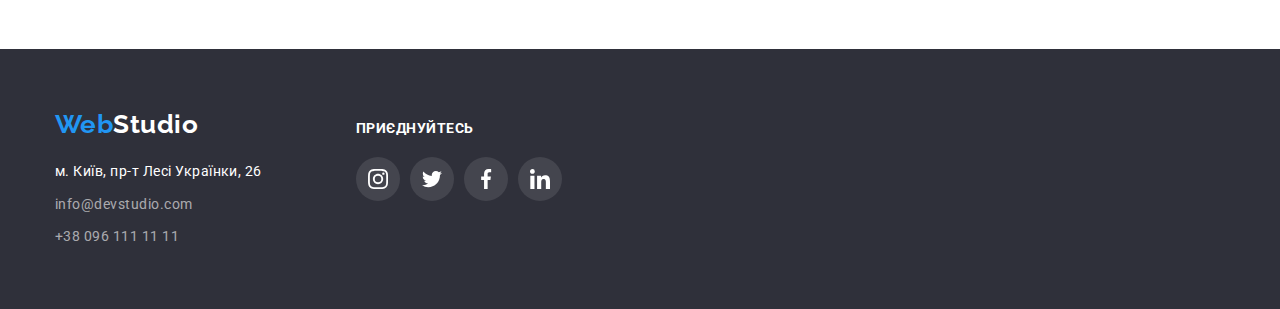
==== commit 4fe3be4b: "fix" ====
--- a/portfolio.html
+++ b/portfolio.html
@@ -76,11 +76,13 @@
               <a class="link"
                 ><div class="card-thumb">
                   <img src="./images/technocrack.jpg" alt="ноутбук" width="370" height="294" />
-                  <p class="card-set-text">
-                    Ресурс пропонує комплексні пропозиції з різним рівнем функціоналу та сервісів.
-                    Все це дозволить відвідувачу отримати вичерпні відомості про компанію чи
-                    приватну особу.
-                  </p>
+                  <div class="card-thumb-overlay">
+                    <p class="card-thumb-text">
+                      Ресурс пропонує комплексні пропозиції з різним рівнем функціоналу та сервісів.
+                      Все це дозволить відвідувачу отримати вичерпні відомості про компанію чи
+                      приватну особу.
+                    </p>
+                  </div>
                   <div></div>
                 </div>
                 <div class="card-info">
@@ -90,14 +92,16 @@
               >
             </li>
             <li class="card-set-item">
-              <a class="link"
+              <a class="card-set-link"
                 ><div class="card-thumb">
                   <img src="./images/poster.jpg" alt="баскетболісти" width="370" height="294" />
-                  <p class="card-set-text">
-                    Ресурс пропонує комплексні пропозиції з різним рівнем функціоналу та сервісів.
-                    Все це дозволить відвідувачу отримати вичерпні відомості про компанію чи
-                    приватну особу.
-                  </p>
+                  <div class="card-thumb-overlay">
+                    <p class="card-thumb-text">
+                      Ресурс пропонує комплексні пропозиції з різним рівнем функціоналу та сервісів.
+                      Все це дозволить відвідувачу отримати вичерпні відомості про компанію чи
+                      приватну особу.
+                    </p>
+                  </div>
                 </div>
                 <div class="card-info">
                   <h2 class="title">Постер <span lang="en">New Orlean vs Golden Star</span></h2>
@@ -109,11 +113,13 @@
               <a class="link"
                 ><div class="card-thumb">
                   <img src="./images/restaurant.jpg" alt="риба" width="370" height="294" />
-                  <p class="card-set-text">
-                    Ресурс пропонує комплексні пропозиції з різним рівнем функціоналу та сервісів.
-                    Все це дозволить відвідувачу отримати вичерпні відомості про компанію чи
-                    приватну особу.
-                  </p>
+                  <div class="card-thumb-overlay">
+                    <p class="card-thumb-text">
+                      Ресурс пропонує комплексні пропозиції з різним рівнем функціоналу та сервісів.
+                      Все це дозволить відвідувачу отримати вичерпні відомості про компанію чи
+                      приватну особу.
+                    </p>
+                  </div>
                 </div>
                 <div class="card-info">
                   <h2 class="title">Ресторан <span lang="en">Seafood</span></h2>
@@ -125,11 +131,13 @@
               <a class="link"
                 ><div class="card-thumb">
                   <img src="./images/prime.jpg" alt="навушники" width="370" height="294" />
-                  <p class="card-set-text">
-                    Ресурс пропонує комплексні пропозиції з різним рівнем функціоналу та сервісів.
-                    Все це дозволить відвідувачу отримати вичерпні відомості про компанію чи
-                    приватну особу.
-                  </p>
+                  <div class="card-thumb-overlay">
+                    <p class="card-thumb-text">
+                      Ресурс пропонує комплексні пропозиції з різним рівнем функціоналу та сервісів.
+                      Все це дозволить відвідувачу отримати вичерпні відомості про компанію чи
+                      приватну особу.
+                    </p>
+                  </div>
                 </div>
                 <div class="card-info">
                   <h2 class="title">Проєкт <span lang="en">Prime</span></h2>
@@ -141,11 +149,13 @@
               <a class="link"
                 ><div class="card-thumb">
                   <img src="./images/boxes.jpg" alt="дві коробки" width="370" height="294" />
-                  <p class="card-set-text">
-                    Ресурс пропонує комплексні пропозиції з різним рівнем функціоналу та сервісів.
-                    Все це дозволить відвідувачу отримати вичерпні відомості про компанію чи
-                    приватну особу.
-                  </p>
+                  <div class="card-thumb-overlay">
+                    <p class="card-thumb-text">
+                      Ресурс пропонує комплексні пропозиції з різним рівнем функціоналу та сервісів.
+                      Все це дозволить відвідувачу отримати вичерпні відомості про компанію чи
+                      приватну особу.
+                    </p>
+                  </div>
                 </div>
                 <div class="card-info">
                   <h2 class="title">Проєкт <span lang="en">Boxes</span></h2>
@@ -157,11 +167,13 @@
               <a class="link"
                 ><div class="card-thumb">
                   <img src="./images/inspiration.jpg" alt="монітор" width="370" height="294" />
-                  <p class="card-set-text">
-                    Ресурс пропонує комплексні пропозиції з різним рівнем функціоналу та сервісів.
-                    Все це дозволить відвідувачу отримати вичерпні відомості про компанію чи
-                    приватну особу.
-                  </p>
+                  <div class="card-thumb-overlay">
+                    <p class="card-thumb-text">
+                      Ресурс пропонує комплексні пропозиції з різним рівнем функціоналу та сервісів.
+                      Все це дозволить відвідувачу отримати вичерпні відомості про компанію чи
+                      приватну особу.
+                    </p>
+                  </div>
                 </div>
                 <div class="card-info">
                   <h2 class="title" lang="en">Inspiration has no Borders</h2>
@@ -173,11 +185,13 @@
               <a class="link"
                 ><div class="card-thumb">
                   <img src="./images/edition.jpg" alt="книга" width="370" height="294" />
-                  <p class="card-set-text">
-                    Ресурс пропонує комплексні пропозиції з різним рівнем функціоналу та сервісів.
-                    Все це дозволить відвідувачу отримати вичерпні відомості про компанію чи
-                    приватну особу.
-                  </p>
+                  <div class="card-thumb-overlay">
+                    <p class="card-thumb-text">
+                      Ресурс пропонує комплексні пропозиції з різним рівнем функціоналу та сервісів.
+                      Все це дозволить відвідувачу отримати вичерпні відомості про компанію чи
+                      приватну особу.
+                    </p>
+                  </div>
                 </div>
                 <div class="card-info">
                   <h2 class="title">Видання <span lang="en">Limited Edition</span></h2>
@@ -189,11 +203,13 @@
               <a class="link"
                 ><div class="card-thumb">
                   <img src="./images/project_lab.jpg" alt="бірка" width="370" height="294" />
-                  <p class="card-set-text">
-                    Ресурс пропонує комплексні пропозиції з різним рівнем функціоналу та сервісів.
-                    Все це дозволить відвідувачу отримати вичерпні відомості про компанію чи
-                    приватну особу.
-                  </p>
+                  <div class="card-thumb-overlay">
+                    <p class="card-thumb-text">
+                      Ресурс пропонує комплексні пропозиції з різним рівнем функціоналу та сервісів.
+                      Все це дозволить відвідувачу отримати вичерпні відомості про компанію чи
+                      приватну особу.
+                    </p>
+                  </div>
                 </div>
                 <div class="card-info">
                   <h2 class="title">Проєкт <span lang="en">LAB</span></h2>
@@ -205,11 +221,13 @@
               <a class="link"
                 ><div class="card-thumb">
                   <img src="./images/growing_business.jpg" alt="ноутбук" width="370" height="294" />
-                  <p class="card-set-text">
-                    Ресурс пропонує комплексні пропозиції з різним рівнем функціоналу та сервісів.
-                    Все це дозволить відвідувачу отримати вичерпні відомості про компанію чи
-                    приватну особу.
-                  </p>
+                  <div class="card-thumb-overlay">
+                    <p class="card-thumb-text">
+                      Ресурс пропонує комплексні пропозиції з різним рівнем функціоналу та сервісів.
+                      Все це дозволить відвідувачу отримати вичерпні відомості про компанію чи
+                      приватну особу.
+                    </p>
+                  </div>
                 </div>
                 <div class="card-info">
                   <h2 class="title" lang="en">Growing Business</h2>
--- a/css/styles.css
+++ b/css/styles.css
@@ -73,7 +73,7 @@
   top: 0;
   left: 0;
   min-height: 80px;
-  z-index: 1;
+  z-index: 5;
 
   background-color: var(--secondary-text-color);
   border-bottom: 1px solid #ececec;
@@ -146,7 +146,6 @@
   line-height: 1.14;
   letter-spacing: 0.02em;
 
-  transition-property: color;
   transition: color 250ms var(--titing-function);
 }
 
@@ -181,7 +180,6 @@
   line-height: 1.14;
   letter-spacing: 0.02em;
 
-  transition-property: color;
   transition: color 250ms var(--titing-function);
 }
 
@@ -194,7 +192,6 @@
   fill: var(--primary-text-color);
   margin-right: 10px;
 
-  transition-property: fill;
   transition: fill 250ms var(--titing-function);
 }
 
@@ -630,9 +627,12 @@
   left: 0;
   width: 100%;
   height: 100%;
-  z-index: 2;
+  z-index: 6;
 
   background-color: rgba(0, 0, 0, 0.2);
+
+  opacity: 1;
+  transition: opacity 250ms var(--titing-function);
 }
 
 .backdrop.is-hidden {
@@ -646,28 +646,34 @@
   min-height: 581px;
   top: 50%;
   left: 50%;
-  transform: translate(-50%, -50%);
 
   background-color: var(--modal-bg-color);
   box-shadow: 0px 1px 3px rgba(0, 0, 0, 0.12), 
   0px 1px 1px rgba(0, 0, 0, 0.14), 
   0px 2px 1px rgba(0, 0, 0, 0.2);
   border-radius: 4px;
+
+  transform: translate(-50%, -50%) scale(1);
+  transition: transform 250ms var(--titing-function);
+}
+
+.backdrop.is-hidden .modal {
+  transform: translate(-50%, -50%) scale(1.2);
 }
 
 .modal-button {
   position: absolute;
+  display: inline-block;
+  top: 8px;
+  right: 8px;
   width: 30px;
   height: 30px;
-  top: 8px;
-  right: 8px;
+
   cursor: pointer;
-
-
+  
+  border-radius: 50%;
   background-color: var(--modal-bg-color);
-  background-repeat: no-repeat;
-  background-image: url(../images/close.svg);
-  border: none;
+  border: 1px solid rgba(0, 0, 0, 0.1);
 }
 
 /* Portfolio main */
@@ -748,14 +754,14 @@
   flex-basis: calc((100% - 60px) / 3);
 }
 
-.card-set .link {
+.card-set-item {
   display: block;
 
   transition: box-shadow 250ms var(--titing-function);
 }
 
-.card-set .link:hover,
-.card-set .link:focus {
+.card-set-item:hover,
+.card-set-item:focus {
   box-shadow: 0px 1px 1px rgba(0, 0, 0, 0.12), 0px 4px 4px rgba(0, 0, 0, 0.06), 1px 4px 6px rgba(0, 0, 0, 0.16);
 }
 
@@ -764,46 +770,30 @@
   overflow: hidden;
 }
 
-.card-thumb::before {
+.card-thumb-overlay {
   position: absolute;
-  display: inline-block;
-  content: '';
+  width: 100%;
+  height: 100%;
   top: 0;
   left: 0;
-  width: 100%;
-  height: 100%;
-  overflow: hidden;
-  
   background-color: rgba(33, 150, 243, 0.9);
 
   transform: translateY(100%);
-  transition: transform 250ms cubic-bezier(0.4, 0, 0.2, 1);
-}
-
-.card-set-item:hover .card-thumb::before {
+  transition: transform 250ms var(--titing-function);
+}
+
+.card-set-item:hover .card-thumb-overlay,
+.card-set-item:focus .card-thumb-overlay {
   transform: translateY(0);
 }
 
-.card-set-text {
+.card-thumb-text {
+  padding: 63px 24px 0 24px;
+
   font-size: 18px;
   line-height: 1.5555;
 
   color: var(--secondary-text-color);
-}
-
-.card-set-text {
-  position: absolute;
-  display: inline-block;
-  top: 0;
-  left: 0;
-  padding: 63px 24px 0 24px;
-
-  transform: translateY(100%);
-  transition: transform 250ms var(--titing-function);
-}
-
-.card-set-item:hover .card-set-text {
-  transform: translateY(0);
 }
 
 .card-set .title {
